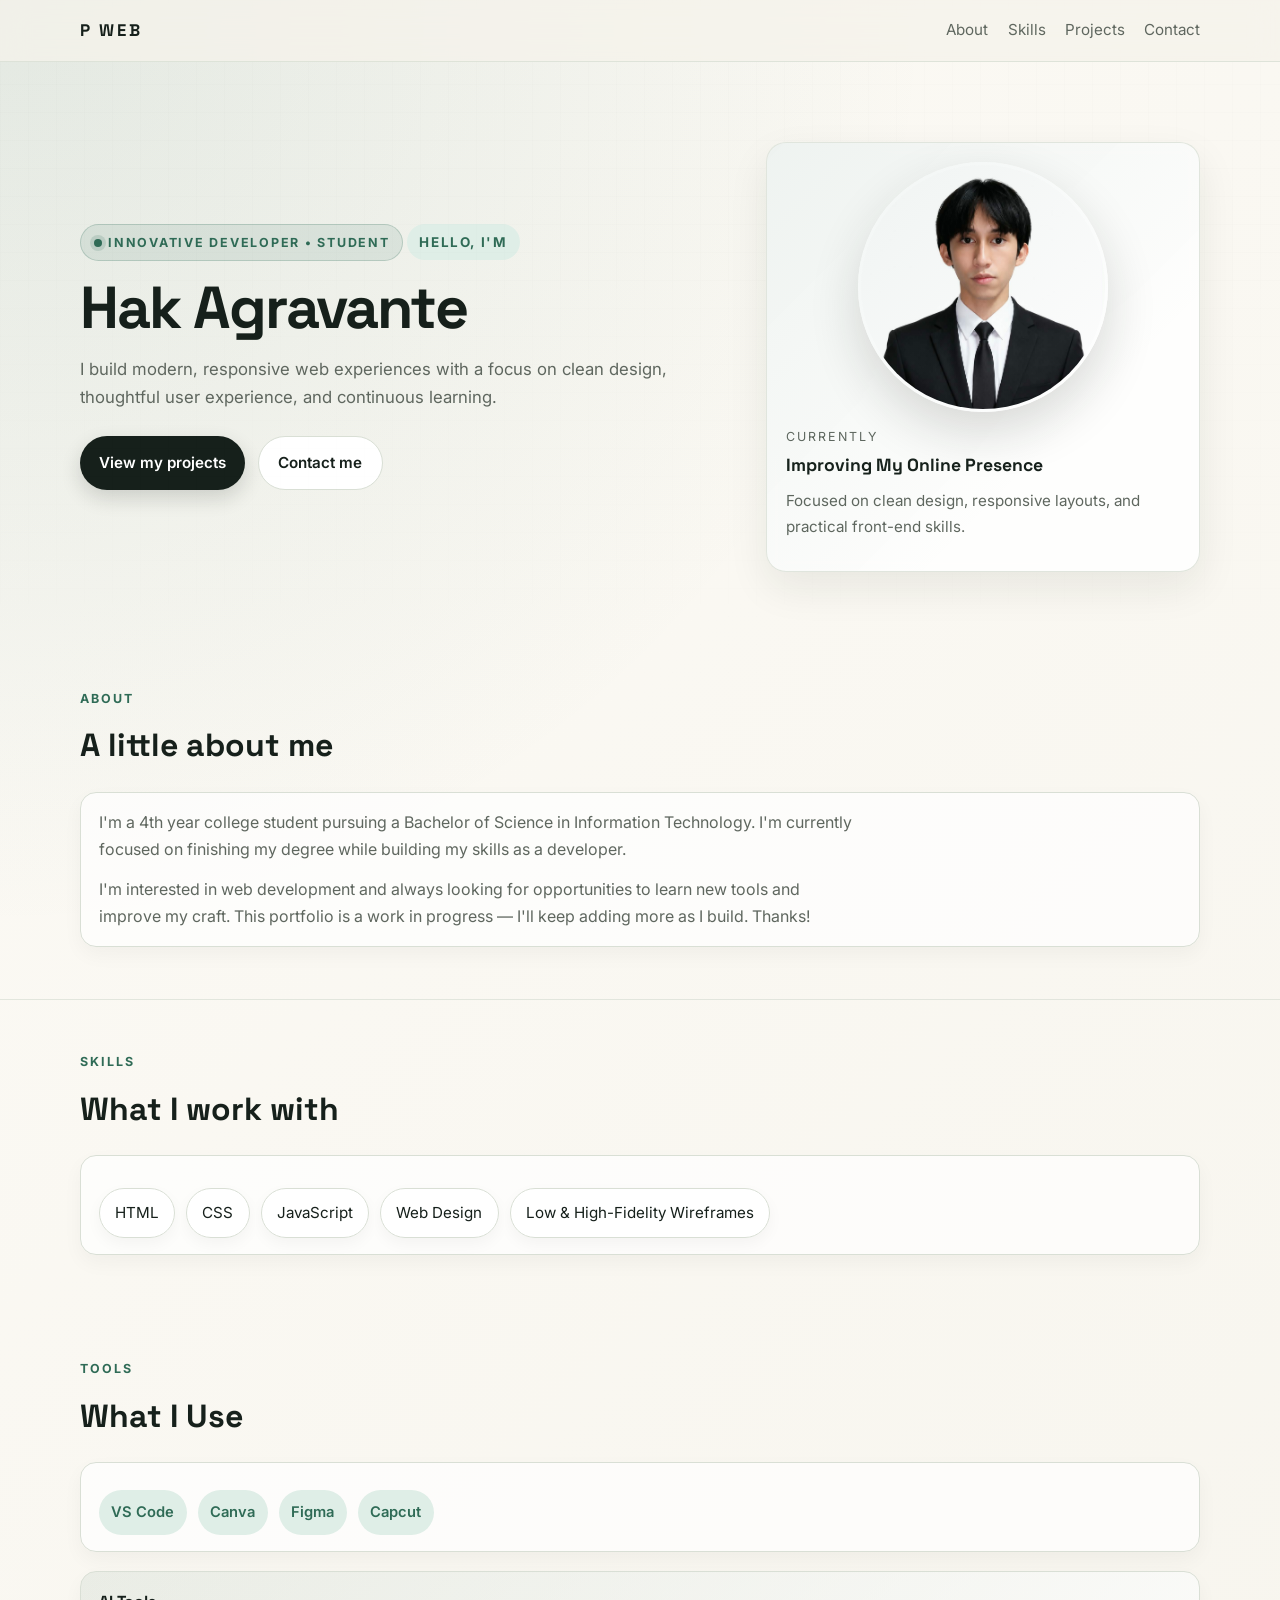
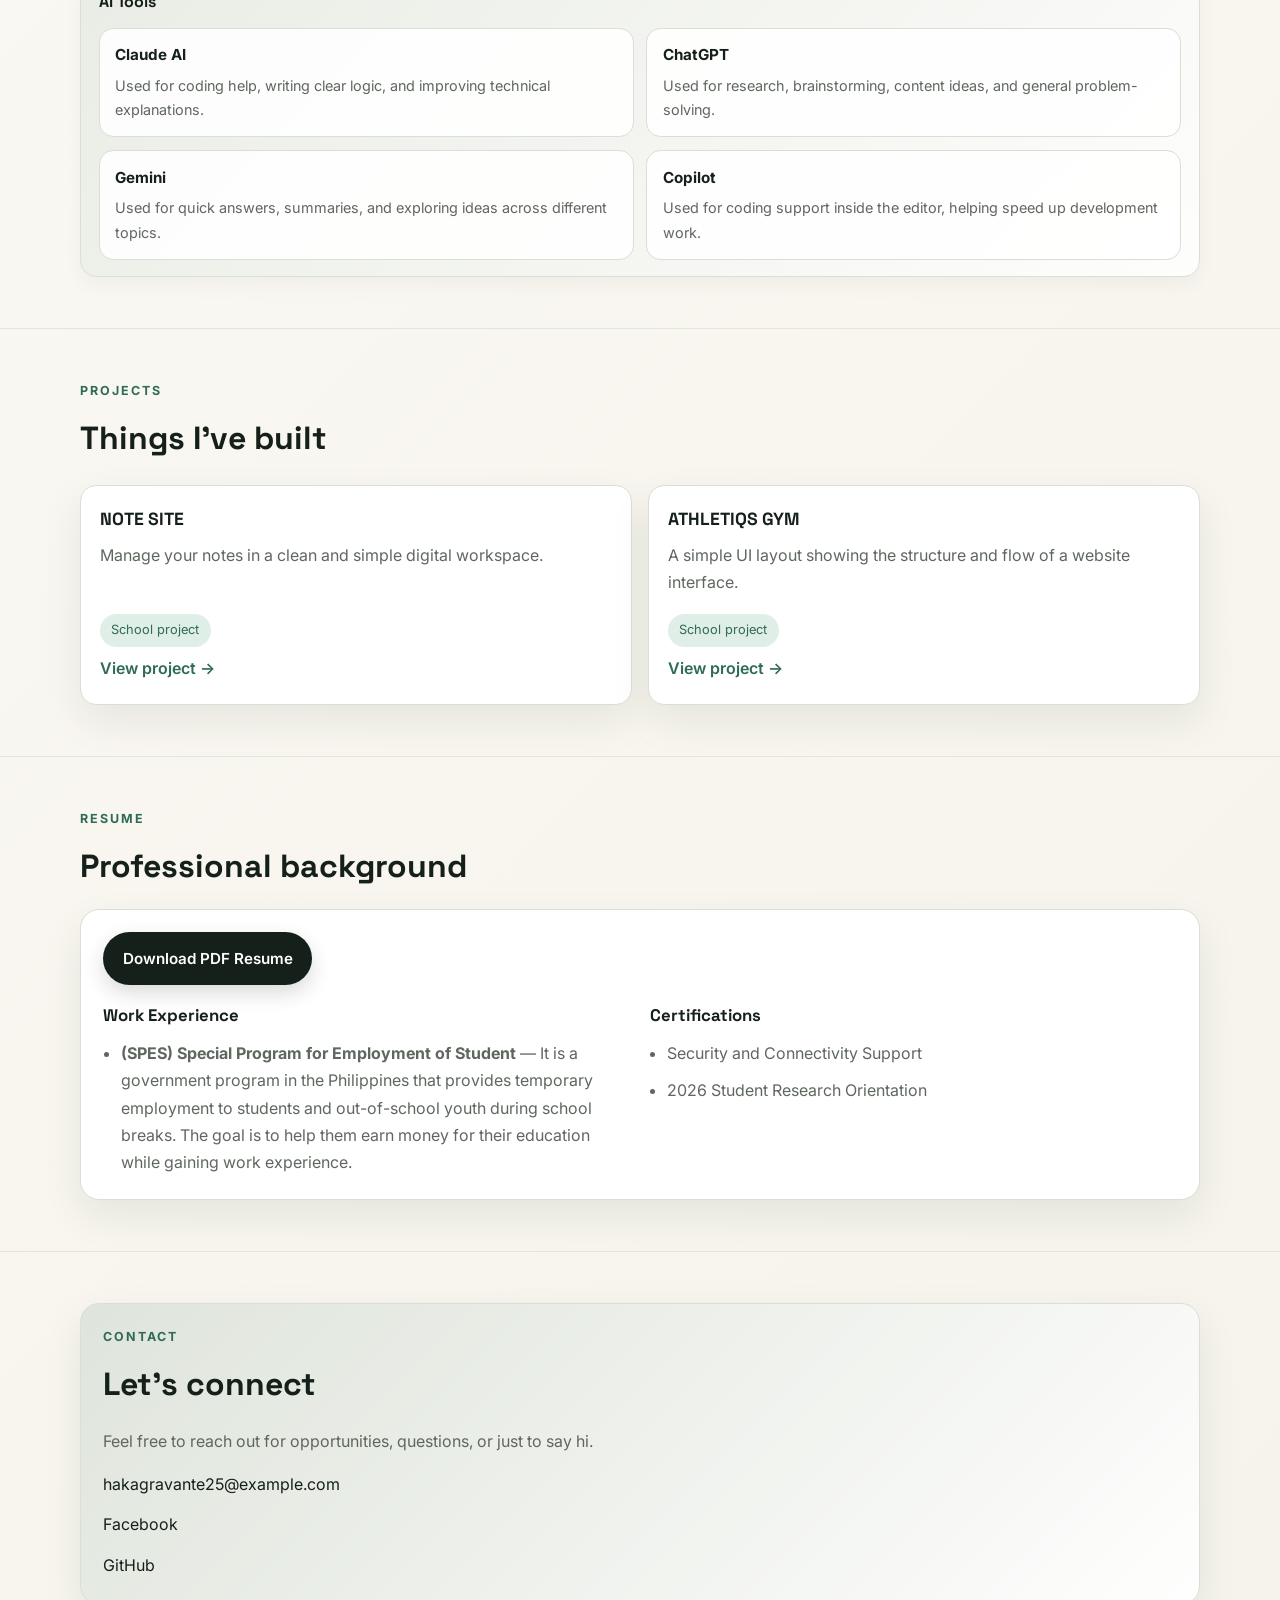
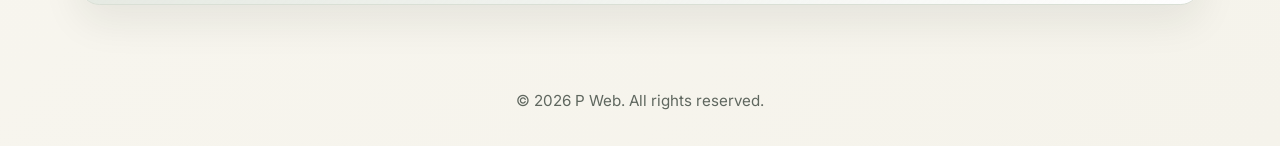
==== p.html @ 1424cc96 "Add files via upload" ====
<!DOCTYPE html>
<html lang="en">
<head>
<meta charset="UTF-8">
<meta name="viewport" content="width=device-width, initial-scale=1.0">
<title>Hak Agravante — Portfolio</title>
<link rel="preconnect" href="https://fonts.googleapis.com">
<link rel="preconnect" href="https://fonts.gstatic.com" crossorigin>
<link href="https://fonts.googleapis.com/css2?family=Space+Grotesk:wght@500;600;700&family=Inter:wght@400;500;600&display=swap" rel="stylesheet">
<link rel="stylesheet" href="p.css">
</head>
<body>

<header>
  <div class="wrap">
    <nav>
      <div class="logo">P Web</div>
      <div class="nav-links">
        <a href="#about">About</a>
        <a href="#skills">Skills</a>
        <a href="#projects">Projects</a>
        <a href="#contact">Contact</a>
      </div>
    </nav>
  </div>
</header>

<section class="hero">
  <div class="wrap">
    <div class="hero-inner">
      <div class="hero-text">
        <div class="hero-badge">Innovative Developer • Student</div>
        <div class="eyebrow">Hello, I'm</div>
        <h1>Hak Agravante</h1>
        <p>I build modern, responsive web experiences with a focus on clean design, thoughtful user experience, and continuous learning.</p>
        <div class="hero-actions">
          <a href="#projects" class="btn btn-primary">View my projects</a>
          <a href="#contact" class="btn btn-secondary">Contact me</a>
        </div>
      </div>

      <div class="hero-card">
        <div class="profile-pic">
          <img src="profile.jpg" alt="Photo of Hak Agravante" onerror="this.style.display='none'; this.nextElementSibling.style.display='block';">
          <div class="placeholder-text" style="display:none;">Add your<br>profile.jpg<br>here</div>
        </div>
        <div class="mini-label">Currently</div>
        <h3>Improving My Online Presence</h3>
        <p>Focused on clean design, responsive layouts, and practical front-end skills.</p>
      </div>
    </div>
  </div>
</section>

<section class="section" id="about">
  <div class="wrap">
    <div class="section-label">About</div>
    <h2>A little about me</h2>
    <div class="tools-box">
    <div class="about-text">
      <p>I'm a 4th year college student pursuing a Bachelor of Science in Information Technology. I'm currently focused on finishing my degree while building my skills as a developer.</p>
      <p>I'm interested in web development and always looking for opportunities to learn new tools and improve my craft. This portfolio is a work in progress — I'll keep adding more as I build. Thanks!</p>
    </div>
  </div>
  </div>    
</section>

<section class="section" id="skills">
  <div class="wrap">
    <div class="section-label">Skills</div>
    <h2>What I work with</h2>
     <div class="tools-box">
    <div class="skills-grid">
      <span class="skill-pill" data-text="Structures the content of a webpage using elements and tags.">HTML</span>
      <span class="skill-pill" data-text="Styles the layout, colors, spacing, and visual design of a page.">CSS</span>
      <span class="skill-pill" data-text="Adds interactivity such as animations, forms, and dynamic behavior.">JavaScript</span>
      <span class="skill-pill" data-text="Focuses on creating clear, attractive, and user-friendly interfaces.">Web Design</span>
      <span class="skill-pill" data-text="Plans the layout flow from simple wireframes to detailed high-fidelity screens.">Low & High-Fidelity Wireframes</span>
    </div>
    </div>

    <section class="section" id="tools"></section>
     <div class="section-label">Tools</div>
    <h2>What I Use</h2>
    <div class="tools-box">
      <h3></h3>
      <div class="tools-list">
        <span class="tool-pill" data-text="Used for writing and editing code efficiently in a modern editor.">VS Code</span>
        <span class="tool-pill" data-text="Used for creating simple graphics, posters, and visual presentations.">Canva</span>
        <span class="tool-pill" data-text="Used for designing interfaces, layouts, and user experience concepts.">Figma</span>
        <span class="tool-pill" data-text="Used for editing and creating short video content and social media clips.">Capcut</span>
      </div>
    </div>

    <div class="ai-tools-box">
      <h3>AI Tools</h3>
      <div class="ai-tools-list">
        <div class="ai-tool-card">
          <h4><a href="https://claude.ai/new" target="_blank" rel="noopener">Claude AI</a></h4>
          <p>Used for coding help, writing clear logic, and improving technical explanations.</p>
        </div>
        <div class="ai-tool-card">
          <h4><a href="https://chatgpt.com/" target="_blank" rel="noopener">ChatGPT</a></h4>
          <p>Used for research, brainstorming, content ideas, and general problem-solving.</p>
        </div>
        <div class="ai-tool-card">
          <h4><a href="https://gemini.google.com/" target="_blank" rel="noopener">Gemini</a></h4>
          <p>Used for quick answers, summaries, and exploring ideas across different topics.</p>
        </div>
        <div class="ai-tool-card">
          <h4><a href="https://copilot.microsoft.com/" target="_blank" rel="noopener">Copilot</a></h4>
          <p>Used for coding support inside the editor, helping speed up development work.</p>
        </div>
      </div>
    </div>
  </div>
</section>

<section class="section" id="projects">
  <div class="wrap">
    <div class="section-label">Projects</div>
    <h2>Things I've built</h2>
    <div class="project-grid">
      <div class="project-card">
        <h3>NOTE SITE</h3>
        <p>Manage your notes in a clean and simple digital workspace.</p>
        <span class="project-tag">School project</span>
        <a href="#" class="project-link" target="_blank" rel="noopener">View project →</a>
      </div>

      <div class="project-card">
        <h3>ATHLETIQS GYM</h3>
        <p>A simple UI layout showing the structure and flow of a website interface.</p>
        <span class="project-tag">School project</span>
        <a href="https://www.canva.com/design/DAG9pxl4m0E/3YPss5ZniJlGyda3A1CGhw/view" class="project-link" target="_blank" rel="noopener">View project →</a>
      </div>
    </div>
  </div>
</section>

<section class="section" id="resume">
  <div class="wrap">
    <div class="section-label">Resume</div>
    <h2>Professional background</h2>
    <div class="resume-card">
      <div class="resume-actions">
        <a href="file:///C:/Users/hakag/Downloads/Agravante,%20Hak,%20C..pdf" class="btn btn-primary" download>Download PDF Resume</a>
      </div>

      <div class="resume-grid">
        <div>
          <h3>Work Experience</h3>
          <ul>
            <li><strong>(SPES) Special Program for Employment of Student</strong> — It is a government program in the Philippines that provides 
                temporary employment to students and out-of-school youth during school breaks. The goal is to help them earn money for their education 
                while gaining work experience.</li>
          </ul>
        </div>

        <div>
          <h3>Certifications</h3>
          <ul>
            <li><a href="file:///C:/Users/hakag/Downloads/cisco.pdf" target="_blank" rel="noopener">Security and Connectivity Support</a></li>
            <li><a href="file:///C:/Users/hakag/Downloads/research%20orientation.pdf" target="_blank" rel="noopener">2026 Student Research Orientation</a></li>
          </ul>
        </div>
      </div>
    </div>
  </div>
</section>

<section class="section contact" id="contact">
  <div class="wrap">
    <div class="contact-card">
      <div class="section-label">Contact</div>
      <h2>Let's connect</h2>
      <p>Feel free to reach out for opportunities, questions, or just to say hi.</p>
      <div class="contact-links">
        <a href="mailto:hakagravante25@example.com">hakagravante25@example.com</a>
        <a href="https://www.facebook.com/hak.agravante.14">Facebook</a>
        <a href="https://github.com/hakagravante25-rgb">GitHub</a>
      </div>
    </div>
  </div>
</section>

<footer>
  © <span id="year"></span> P Web. All rights reserved.
</footer>

<script>
  document.getElementById('year').textContent = new Date().getFullYear();

  document.querySelectorAll('.btn, .project-link, .contact-links a').forEach((link) => {
    link.addEventListener('click', () => {
      link.animate(
        [
          { transform: 'scale(1)' },
          { transform: 'scale(0.97)' },
          { transform: 'scale(1)' }
        ],
        { duration: 180, easing: 'ease-out' }
      );
    });
  });
</script>

</body>
</html>
---- p.css ----
:root {
  --bg: #f5f3eb;
  --surface: rgba(255, 255, 255, 0.82);
  --surface-strong: #ffffff;
  --text: #16201b;
  --muted: #5f675f;
  --accent: #2f6b56;
  --accent-soft: #dfeee7;
  --border: #d9dfd5;
  --shadow: 0 16px 40px rgba(22, 32, 27, 0.08);
}

* {
  box-sizing: border-box;
  margin: 0;
  padding: 0;
}

html {
  scroll-behavior: smooth;
}

body {
  font-family: 'Inter', sans-serif;
  line-height: 1.7;
  color: var(--text);
  background:
    radial-gradient(circle at top left, rgba(47, 107, 86, 0.12), transparent 26%),
    linear-gradient(135deg, #fcfaf5 0%, var(--bg) 100%);
  overflow-x: hidden;
  -webkit-font-smoothing: antialiased;
  -webkit-tap-highlight-color: transparent;
}

body::before {
  content: '';
  position: fixed;
  inset: 0;
  background-image: linear-gradient(rgba(22, 32, 27, 0.025) 1px, transparent 1px),
    linear-gradient(90deg, rgba(22, 32, 27, 0.025) 1px, transparent 1px);
  background-size: 28px 28px;
  pointer-events: none;
  mask-image: linear-gradient(to bottom, rgba(0, 0, 0, 0.4), transparent 85%);
}

a {
  color: inherit;
  text-decoration: none;
}

img {
  display: block;
  max-width: 100%;
}

.wrap {
  width: min(1120px, calc(100% - 2rem));
  margin: 0 auto;
}

header {
  position: sticky;
  top: 0;
  z-index: 50;
  backdrop-filter: blur(14px);
  background: rgba(245, 243, 235, 0.78);
  border-bottom: 1px solid rgba(217, 223, 213, 0.8);
}

nav {
  display: flex;
  justify-content: space-between;
  align-items: center;
  padding: 1rem 0;
  gap: 1rem;
  flex-wrap: wrap;
}

.logo {
  font-family: 'Space Grotesk', sans-serif;
  font-weight: 700;
  font-size: 1.05rem;
  letter-spacing: 0.16em;
  text-transform: uppercase;
}

.nav-links {
  display: flex;
  gap: 1.2rem;
  flex-wrap: wrap;
}

.nav-links a {
  color: var(--muted);
  font-size: 0.95rem;
  transition: color 180ms ease, transform 180ms ease;
}

.nav-links a:hover {
  color: var(--text);
  transform: translateY(-1px);
}

.hero {
  padding: 5rem 0 4rem;
}

.hero-inner {
  display: grid;
  grid-template-columns: 1.2fr 0.8fr;
  gap: 2.2rem;
  align-items: center;
}

.hero-badge {
  display: inline-flex;
  align-items: center;
  gap: 0.4rem;
  padding: 0.45rem 0.8rem;
  margin-bottom: 1rem;
  background: rgba(47, 107, 86, 0.1);
  border: 1px solid rgba(47, 107, 86, 0.22);
  color: var(--accent);
  border-radius: 999px;
  font-size: 0.78rem;
  font-weight: 700;
  letter-spacing: 0.14em;
  text-transform: uppercase;
}

.hero-badge::before {
  content: '';
  width: 0.5rem;
  height: 0.5rem;
  border-radius: 50%;
  background: var(--accent);
  box-shadow: 0 0 0 4px rgba(47, 107, 86, 0.16);
}

.eyebrow {
  display: inline-flex;
  padding: 0.4rem 0.75rem;
  border-radius: 999px;
  background: var(--accent-soft);
  color: var(--accent);
  font-size: 0.84rem;
  font-weight: 700;
  text-transform: uppercase;
  letter-spacing: 0.12em;
  margin-bottom: 1rem;
}

.hero h1 {
  font-family: 'Space Grotesk', sans-serif;
  font-size: clamp(2.2rem, 5vw, 3.7rem);
  line-height: 1.04;
  letter-spacing: -0.03em;
  margin-bottom: 1rem;
}

.hero p {
  font-size: 1.05rem;
  color: var(--muted);
  max-width: 620px;
}

.hero-actions {
  display: flex;
  flex-wrap: wrap;
  gap: 0.8rem;
  margin-top: 1.5rem;
}

.btn {
  display: inline-flex;
  align-items: center;
  justify-content: center;
  border-radius: 999px;
  padding: 0.82rem 1.2rem;
  font-weight: 600;
  font-size: 0.95rem;
  transition: transform 180ms ease, box-shadow 180ms ease, background 180ms ease;
}

.btn:hover {
  transform: translateY(-2px);
}

.btn-primary {
  background: var(--text);
  color: #fff;
  box-shadow: 0 8px 20px rgba(22, 32, 27, 0.16);
}

.btn-primary:hover {
  background: var(--accent);
}

.btn-secondary {
  background: var(--surface-strong);
  border: 1px solid var(--border);
}

.btn-secondary:hover {
  border-color: var(--accent);
  box-shadow: var(--shadow);
}

.hero-card {
  position: relative;
  background: var(--surface);
  border: 1px solid rgba(217, 223, 213, 0.8);
  box-shadow: var(--shadow);
  border-radius: 1.25rem;
  padding: 1.2rem;
  backdrop-filter: blur(8px);
  overflow: hidden;
  transition: transform 220ms ease, box-shadow 220ms ease, border-color 220ms ease;
}

.hero-card:hover,
.hero-card:focus-within {
  transform: translateY(-4px) scale(1.01);
  box-shadow: 0 22px 44px rgba(22, 32, 27, 0.14);
  border-color: var(--accent);
}

.hero-card::before {
  content: '';
  position: absolute;
  inset: 0;
  background: linear-gradient(135deg, rgba(47, 107, 86, 0.08), transparent 70%);
  pointer-events: none;
}

.profile-pic {
  width: min(250px, 100%);
  aspect-ratio: 1;
  border-radius: 50%;
  overflow: hidden;
  border: 3px solid rgba(255,255,255,0.95);
  box-shadow: 0 20px 50px rgba(22, 32, 27, 0.16);
  margin-inline: auto;
  transition: transform 220ms ease, box-shadow 220ms ease;
}

.hero-card:hover .profile-pic,
.hero-card:focus-within .profile-pic {
  transform: scale(1.04);
  box-shadow: 0 24px 50px rgba(22, 32, 27, 0.2);
}

.profile-pic img {
  width: 100%;
  height: 100%;
  object-fit: cover;
}

.placeholder-text {
  display: flex;
  align-items: center;
  justify-content: center;
  width: 100%;
  height: 100%;
  padding: 1rem;
  text-align: center;
  font-size: 0.9rem;
  color: var(--accent);
  font-weight: 600;
}

.hero-card .mini-label {
  font-size: 0.78rem;
  text-transform: uppercase;
  letter-spacing: 0.16em;
  color: var(--muted);
  margin-top: 0.9rem;
}

.hero-card h3 {
  font-family: 'Space Grotesk', sans-serif;
  font-size: 1.1rem;
  margin: 0.25rem 0 0.45rem;
}

.hero-card p {
  font-size: 0.95rem;
  margin-bottom: 0.75rem;
}

.section {
  padding: 3.2rem 0;
  scroll-margin-top: 90px;
}

.section + .section {
  border-top: 1px solid rgba(217, 223, 213, 0.7);
}

.section-label {
  font-size: 0.78rem;
  font-weight: 700;
  text-transform: uppercase;
  letter-spacing: 0.16em;
  color: var(--accent);
  margin-bottom: 0.6rem;
}

.section h2 {
  font-family: 'Space Grotesk', sans-serif;
  font-size: clamp(1.45rem, 2.8vw, 2rem);
  margin-bottom: 1rem;
}

.about-text p {
  color: var(--muted);
  max-width: 760px;
}

.about-text p + p {
  margin-top: 0.8rem;
}

.skills-grid {
  display: flex;
  flex-wrap: wrap;
  gap: 0.7rem;
  margin-top: 1rem;
}

.tools-box {
  margin-top: 1.2rem;
  padding: 1rem 1.1rem;
  border: 1px solid var(--border);
  border-radius: 1rem;
  background: rgba(255,255,255,0.7);
  box-shadow: 0 8px 20px rgba(22,32,27,0.04);
}

.tools-box h3 {
  font-family: 'Space Grotesk', sans-serif;
  font-size: 1rem;
  margin-bottom: 0.7rem;
}

.tools-list {
  display: flex;
  flex-wrap: wrap;
  gap: 0.65rem;
}

.tool-pill {
  position: relative;
  padding: 0.6rem 0.8rem;
  border-radius: 999px;
  background: var(--accent-soft);
  color: var(--accent);
  font-size: 0.92rem;
  font-weight: 600;
  cursor: help;
  transition: transform 180ms ease, box-shadow 180ms ease;
}

.tool-pill:hover,
.tool-pill:focus-visible {
  transform: translateY(-2px);
  box-shadow: 0 8px 16px rgba(22, 32, 27, 0.08);
}

.tool-pill::after {
  content: attr(data-text);
  position: absolute;
  left: 50%;
  bottom: calc(100% + 0.7rem);
  transform: translateX(-50%) translateY(4px);
  background: var(--text);
  color: #fff;
  padding: 0.6rem 0.75rem;
  border-radius: 0.7rem;
  font-size: 0.8rem;
  line-height: 1.4;
  white-space: nowrap;
  opacity: 0;
  pointer-events: none;
  transition: opacity 180ms ease, transform 180ms ease;
  z-index: 20;
  box-shadow: 0 12px 24px rgba(22, 32, 27, 0.16);
}

.tool-pill:hover::after,
.tool-pill:focus-visible::after {
  opacity: 1;
  transform: translateX(-50%) translateY(0);
}

.ai-tools-box {
  margin-top: 1.2rem;
  padding: 1rem 1.1rem;
  border: 1px solid var(--border);
  border-radius: 1rem;
  background: linear-gradient(135deg, rgba(47, 107, 86, 0.08), rgba(255,255,255,0.85));
  box-shadow: 0 8px 20px rgba(22,32,27,0.04);
}

.ai-tools-box h3 {
  font-family: 'Space Grotesk', sans-serif;
  font-size: 1rem;
  margin-bottom: 0.8rem;
}

.ai-tools-list {
  display: grid;
  grid-template-columns: repeat(2, minmax(0, 1fr));
  gap: 0.8rem;
}

.ai-tool-card {
  padding: 0.85rem 0.95rem;
  border-radius: 0.9rem;
  background: rgba(255,255,255,0.9);
  border: 1px solid var(--border);
}

.ai-tool-card h4 {
  font-size: 0.95rem;
  margin-bottom: 0.35rem;
  color: var(--text);
}

.ai-tool-card p {
  font-size: 0.9rem;
  color: var(--muted);
}

.skill-pill {
  position: relative;
  padding: 0.7rem 0.95rem;
  border-radius: 999px;
  border: 1px solid var(--border);
  background: rgba(255,255,255,0.9);
  color: var(--text);
  font-size: 0.95rem;
  box-shadow: 0 6px 16px rgba(22,32,27,0.04);
  cursor: help;
  transition: transform 180ms ease, border-color 180ms ease, box-shadow 180ms ease;
}

.skill-pill:hover,
.skill-pill:focus-visible {
  transform: translateY(-2px);
  border-color: var(--accent);
  box-shadow: 0 10px 20px rgba(22, 32, 27, 0.08);
}

.skill-pill::after {
  content: attr(data-text);
  position: absolute;
  left: 50%;
  bottom: calc(100% + 0.7rem);
  transform: translateX(-50%) translateY(4px);
  background: var(--text);
  color: #fff;
  padding: 0.6rem 0.75rem;
  border-radius: 0.7rem;
  font-size: 0.8rem;
  line-height: 1.4;
  white-space: nowrap;
  opacity: 0;
  pointer-events: none;
  transition: opacity 180ms ease, transform 180ms ease;
  z-index: 20;
  box-shadow: 0 12px 24px rgba(22, 32, 27, 0.16);
}

.skill-pill:hover::after,
.skill-pill:focus-visible::after {
  opacity: 1;
  transform: translateX(-50%) translateY(0);
}

.project-grid {
  display: grid;
  grid-template-columns: repeat(auto-fit, minmax(240px, 1fr));
  gap: 1rem;
  margin-top: 1.2rem;
}

.project-card {
  border: 1px solid var(--border);
  border-radius: 1rem;
  padding: 1.2rem;
  background: var(--surface-strong);
  box-shadow: var(--shadow);
  display: flex;
  flex-direction: column;
  min-height: 220px;
  height: 100%;
  transition: transform 180ms ease, border-color 180ms ease;
}

.project-card:hover {
  transform: translateY(-3px);
  border-color: var(--accent);
}

.project-card h3 {
  font-family: 'Space Grotesk', sans-serif;
  font-size: 1.1rem;
  margin-bottom: 0.45rem;
}

.project-card p {
  color: var(--muted);
  flex: 1;
}

.project-tag {
  display: inline-flex;
  align-self: flex-start;
  margin: 0.8rem 0 0.5rem;
  padding: 0.35rem 0.7rem;
  border-radius: 999px;
  font-size: 0.8rem;
  background: var(--accent-soft);
  color: var(--accent);
}

.project-link {
  font-weight: 600;
  color: var(--accent);
  width: fit-content;
  padding-bottom: 0.1rem;
  border-bottom: 1px solid transparent;
  transition: border-color 180ms ease;
}

.project-link:hover {
  border-color: var(--accent);
}

.resume-card {
  background: var(--surface-strong);
  border: 1px solid var(--border);
  border-radius: 1.2rem;
  padding: 1.4rem;
  box-shadow: var(--shadow);
}

.resume-actions {
  margin-bottom: 1rem;
}

.resume-grid {
  display: grid;
  grid-template-columns: repeat(2, minmax(0, 1fr));
  gap: 1.2rem;
}

.resume-grid h3 {
  font-family: 'Space Grotesk', sans-serif;
  font-size: 1.05rem;
  margin-bottom: 0.7rem;
}

.resume-grid ul {
  padding-left: 1.1rem;
  color: var(--muted);
}

.resume-grid li + li {
  margin-top: 0.6rem;
}

.contact {
  padding-bottom: 4rem;
}

.contact-card {
  background: linear-gradient(135deg, rgba(47, 107, 86, 0.12), rgba(255,255,255,0.95));
  border: 1px solid var(--border);
  border-radius: 1.2rem;
  padding: 1.4rem;
  box-shadow: var(--shadow);
}

.contact p {
  color: var(--muted);
  margin-top: 0.4rem;
}

.contact-links {
  display: flex;
  flex-direction: column;
  gap: 0.65rem;
  margin-top: 1rem;
}

.contact-links a {
  width: fit-content;
  padding-bottom: 0.12rem;
  border-bottom: 1px solid transparent;
  transition: border-color 180ms ease;
}

.contact-links a:hover {
  border-color: var(--accent);
}

footer {
  padding: 1.2rem 0 2rem;
  text-align: center;
  color: var(--muted);
  font-size: 0.95rem;
}

:focus-visible {
  outline: 3px solid rgba(47, 107, 86, 0.35);
  outline-offset: 3px;
}

@media (max-width: 900px) {
  .hero-inner {
    grid-template-columns: 1fr;
  }

  .hero-text {
    text-align: center;
  }

  .hero p {
    margin: 0 auto;
  }

  .hero-actions {
    justify-content: center;
  }

  .hero-card {
    max-width: 440px;
    margin-inline: auto;
  }
}

@media (max-width: 640px) {
  html {
    font-size: 15px;
  }

  .hero-card:hover,
  .hero-card:focus-within {
    transform: none;
  }

  .hero-card:hover .profile-pic,
  .hero-card:focus-within .profile-pic {
    transform: none;
  }

  .resume-grid {
    grid-template-columns: 1fr;
  }

  nav {
    align-items: flex-start;
    flex-direction: column;
  }

  .nav-links {
    display: grid;
    grid-template-columns: repeat(2, minmax(0, 1fr));
    gap: 0.7rem 0.9rem;
    width: 100%;
  }

  .nav-links a {
    text-align: center;
    padding: 0.35rem 0.4rem;
    border-radius: 999px;
    background: rgba(255, 255, 255, 0.7);
  }

  .hero {
    padding: 3rem 0 2.5rem;
  }

  .hero h1 {
    font-size: clamp(2rem, 8vw, 2.6rem);
  }

  .hero p {
    font-size: 1rem;
  }

  .hero-actions {
    flex-direction: column;
    gap: 0.75rem;
  }

  .btn {
    width: 100%;
    padding: 0.95rem 1rem;
  }

  .hero-card {
    padding: 1rem;
    border-radius: 1rem;
  }

  .profile-pic {
    width: min(210px, 100%);
  }

  .section {
    padding: 2.4rem 0;
  }

  .skills-grid {
    gap: 0.6rem;
  }

  .skill-pill {
    flex: 1 1 calc(50% - 0.6rem);
    text-align: center;
    justify-content: center;
  }

  .ai-tools-list {
    grid-template-columns: 1fr;
  }

  .skill-pill::after {
    white-space: normal;
    width: min(220px, calc(100vw - 2rem));
    left: 50%;
    bottom: calc(100% + 0.65rem);
  }

  .project-grid {
    grid-template-columns: 1fr;
  }

  .contact-card {
    padding: 1.2rem;
  }
}

@media (max-width: 480px) {
  .wrap {
    width: min(100% - 1rem, 1120px);
  }

  .hero-badge {
    font-size: 0.72rem;
  }

  .hero h1 {
    font-size: 2rem;
    line-height: 1.06;
  }

  .section h2 {
    margin-bottom: 0.8rem;
  }
}

@media (max-width: 360px) {
  .nav-links {
    grid-template-columns: 1fr 1fr;
  }

  .hero-card h3 {
    font-size: 1rem;
  }

  .contact-links a {
    font-size: 0.95rem;
  }
}

@media (prefers-reduced-motion: reduce) {
  *, *::before, *::after {
    scroll-behavior: auto !important;
    transition: none !important;
    animation: none !important;
  }
}
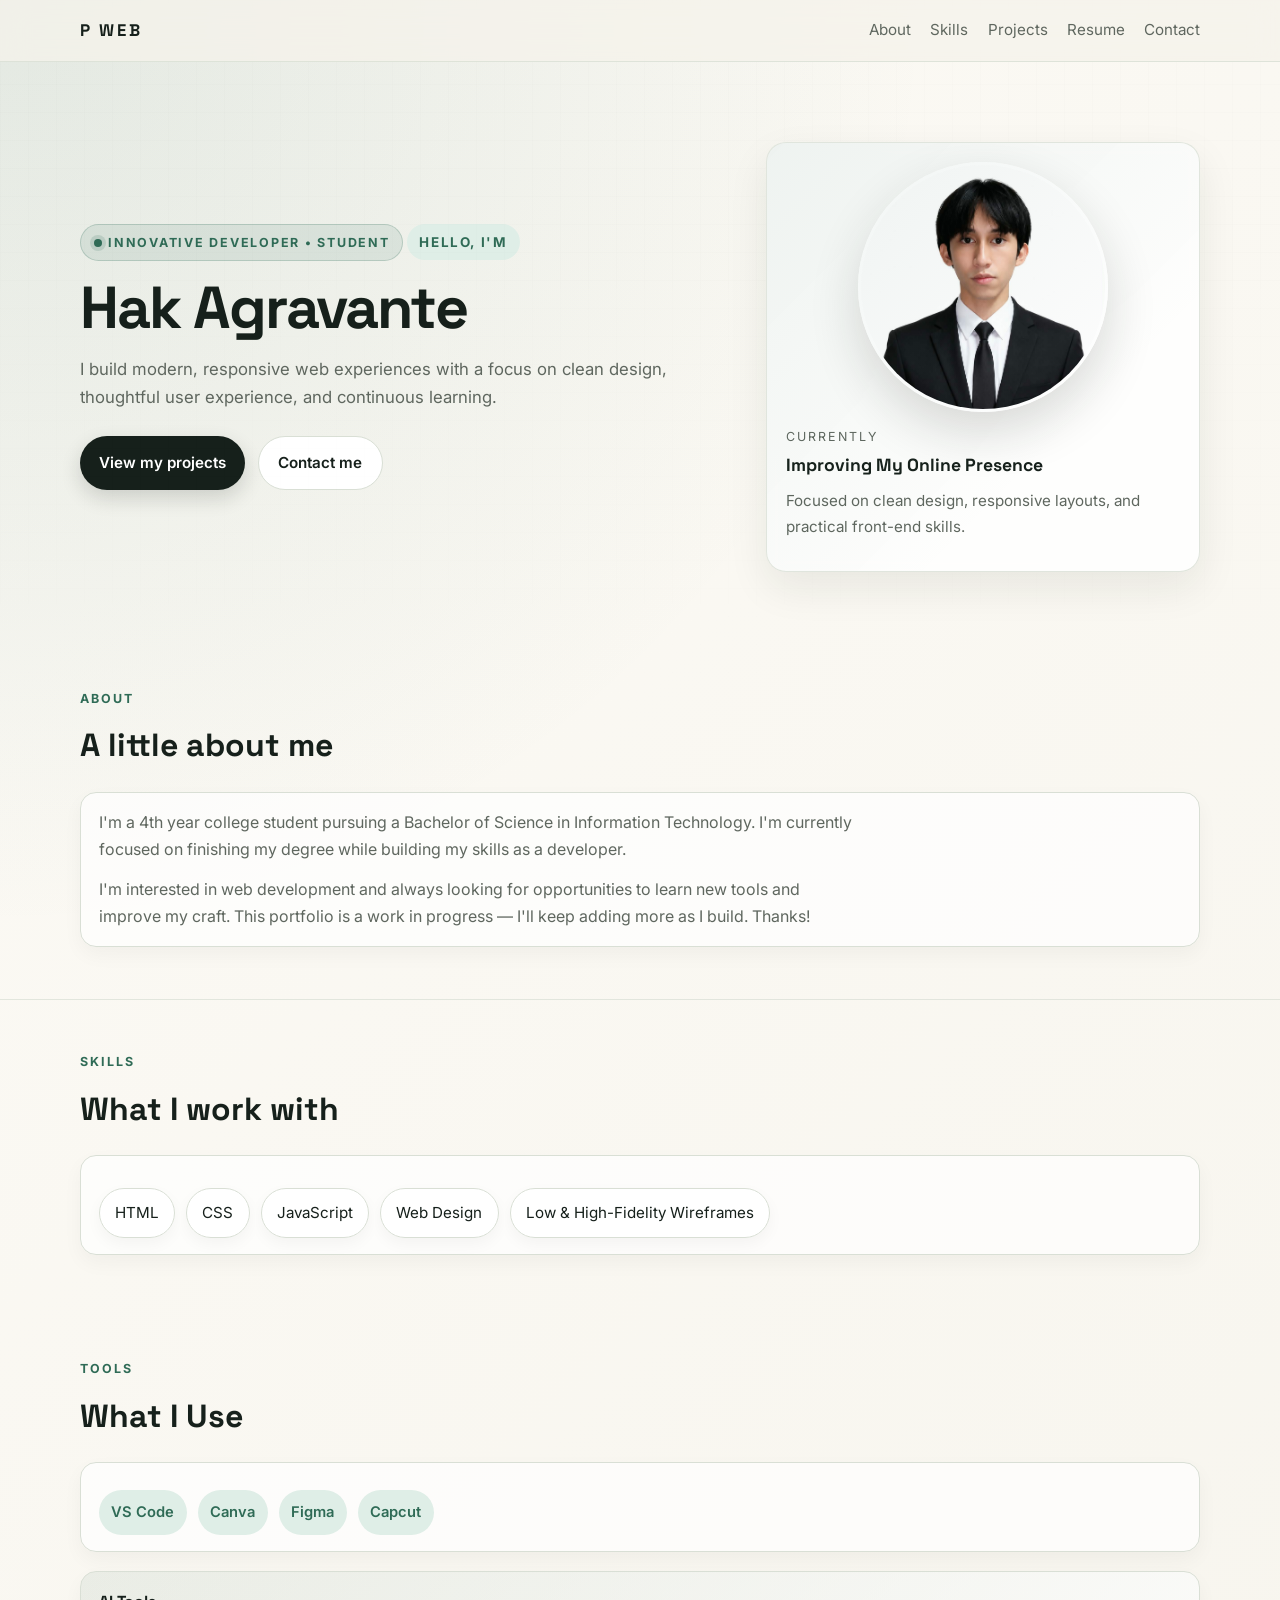
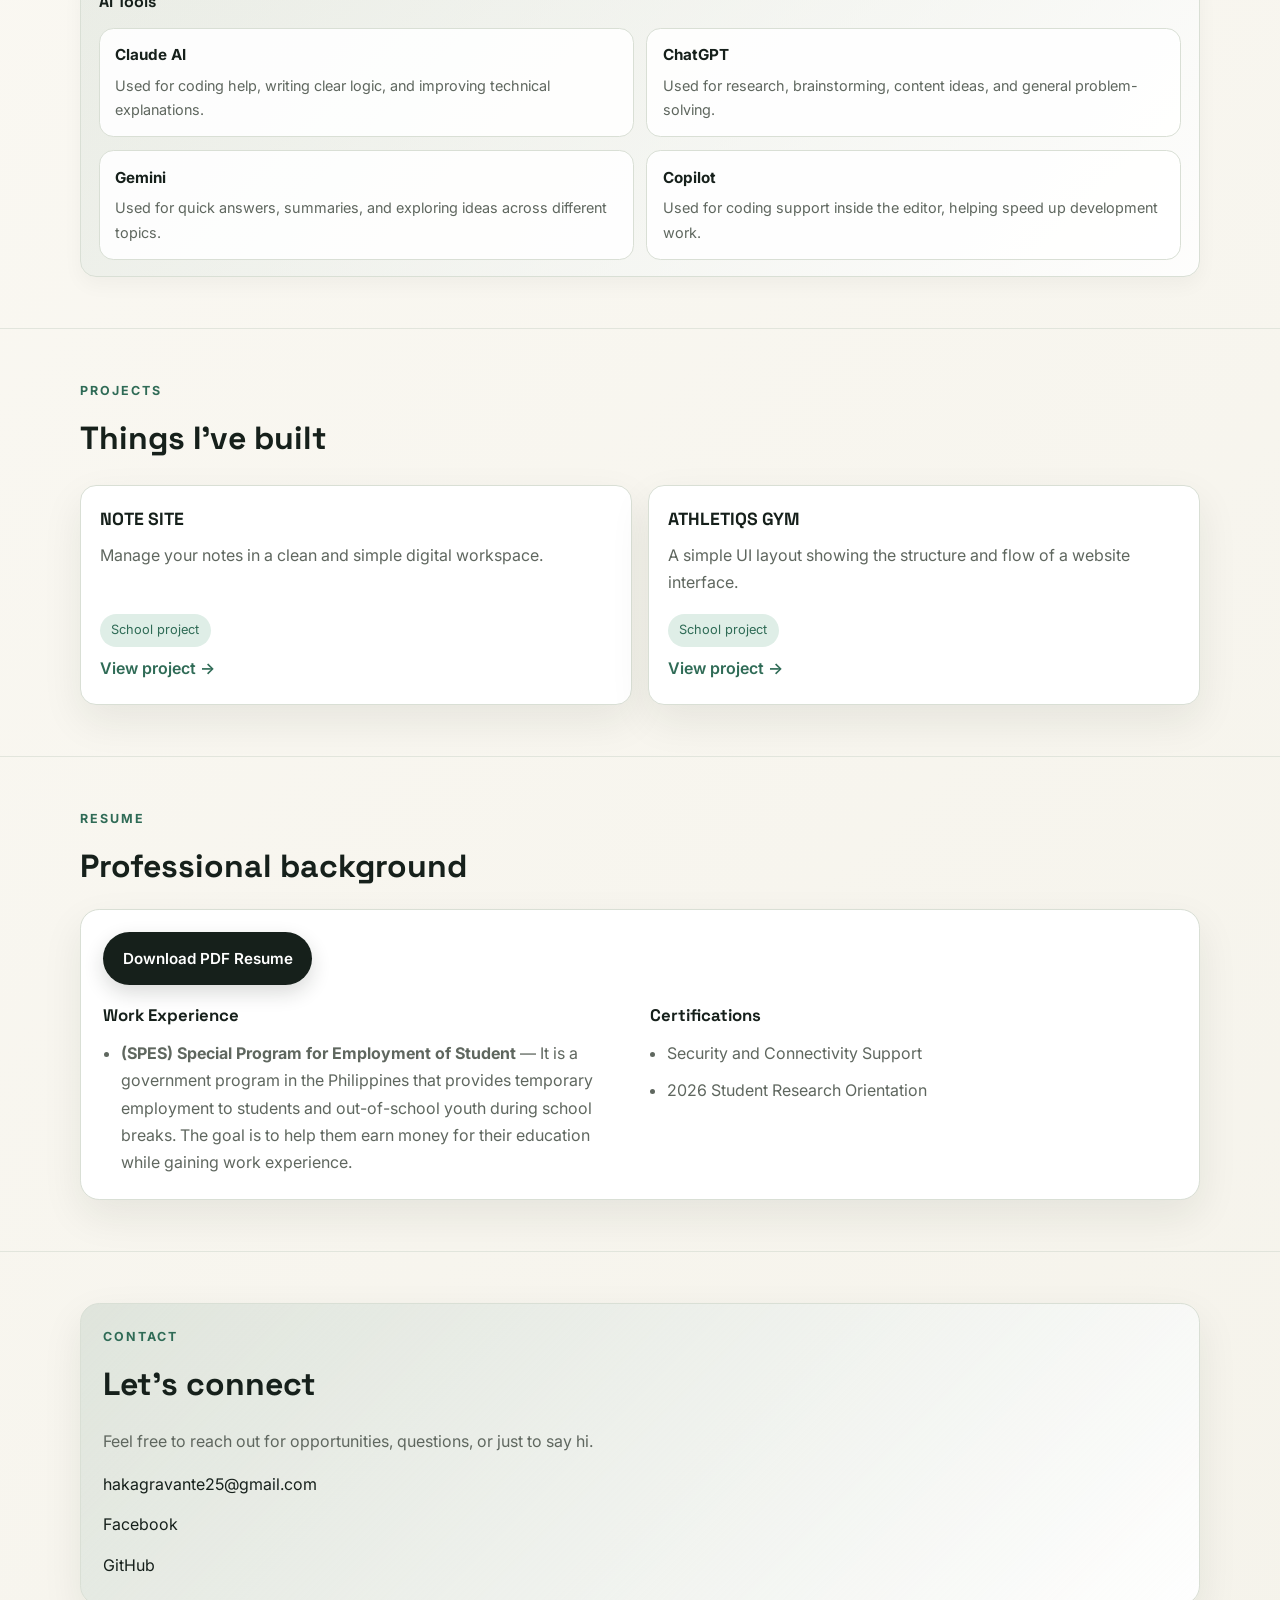
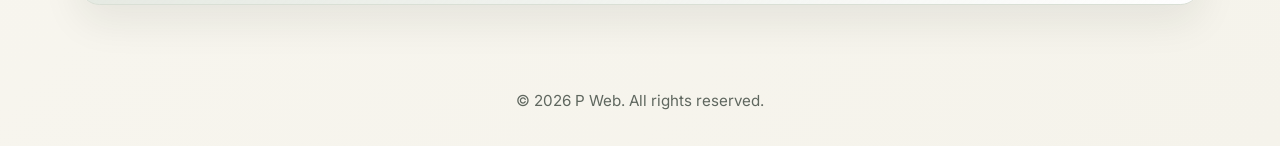
==== commit c70777d9: "Add files via upload" ====
--- a/p.html
+++ b/p.html
@@ -19,6 +19,7 @@
         <a href="#about">About</a>
         <a href="#skills">Skills</a>
         <a href="#projects">Projects</a>
+        <a href="#resume">Resume</a>
         <a href="#contact">Contact</a>
       </div>
     </nav>
@@ -176,7 +177,7 @@
       <h2>Let's connect</h2>
       <p>Feel free to reach out for opportunities, questions, or just to say hi.</p>
       <div class="contact-links">
-        <a href="mailto:hakagravante25@example.com">hakagravante25@example.com</a>
+        <a href="mailto:hakagravante25@gmail.com">hakagravante25@gmail.com</a>
         <a href="https://www.facebook.com/hak.agravante.14">Facebook</a>
         <a href="https://github.com/hakagravante25-rgb">GitHub</a>
       </div>
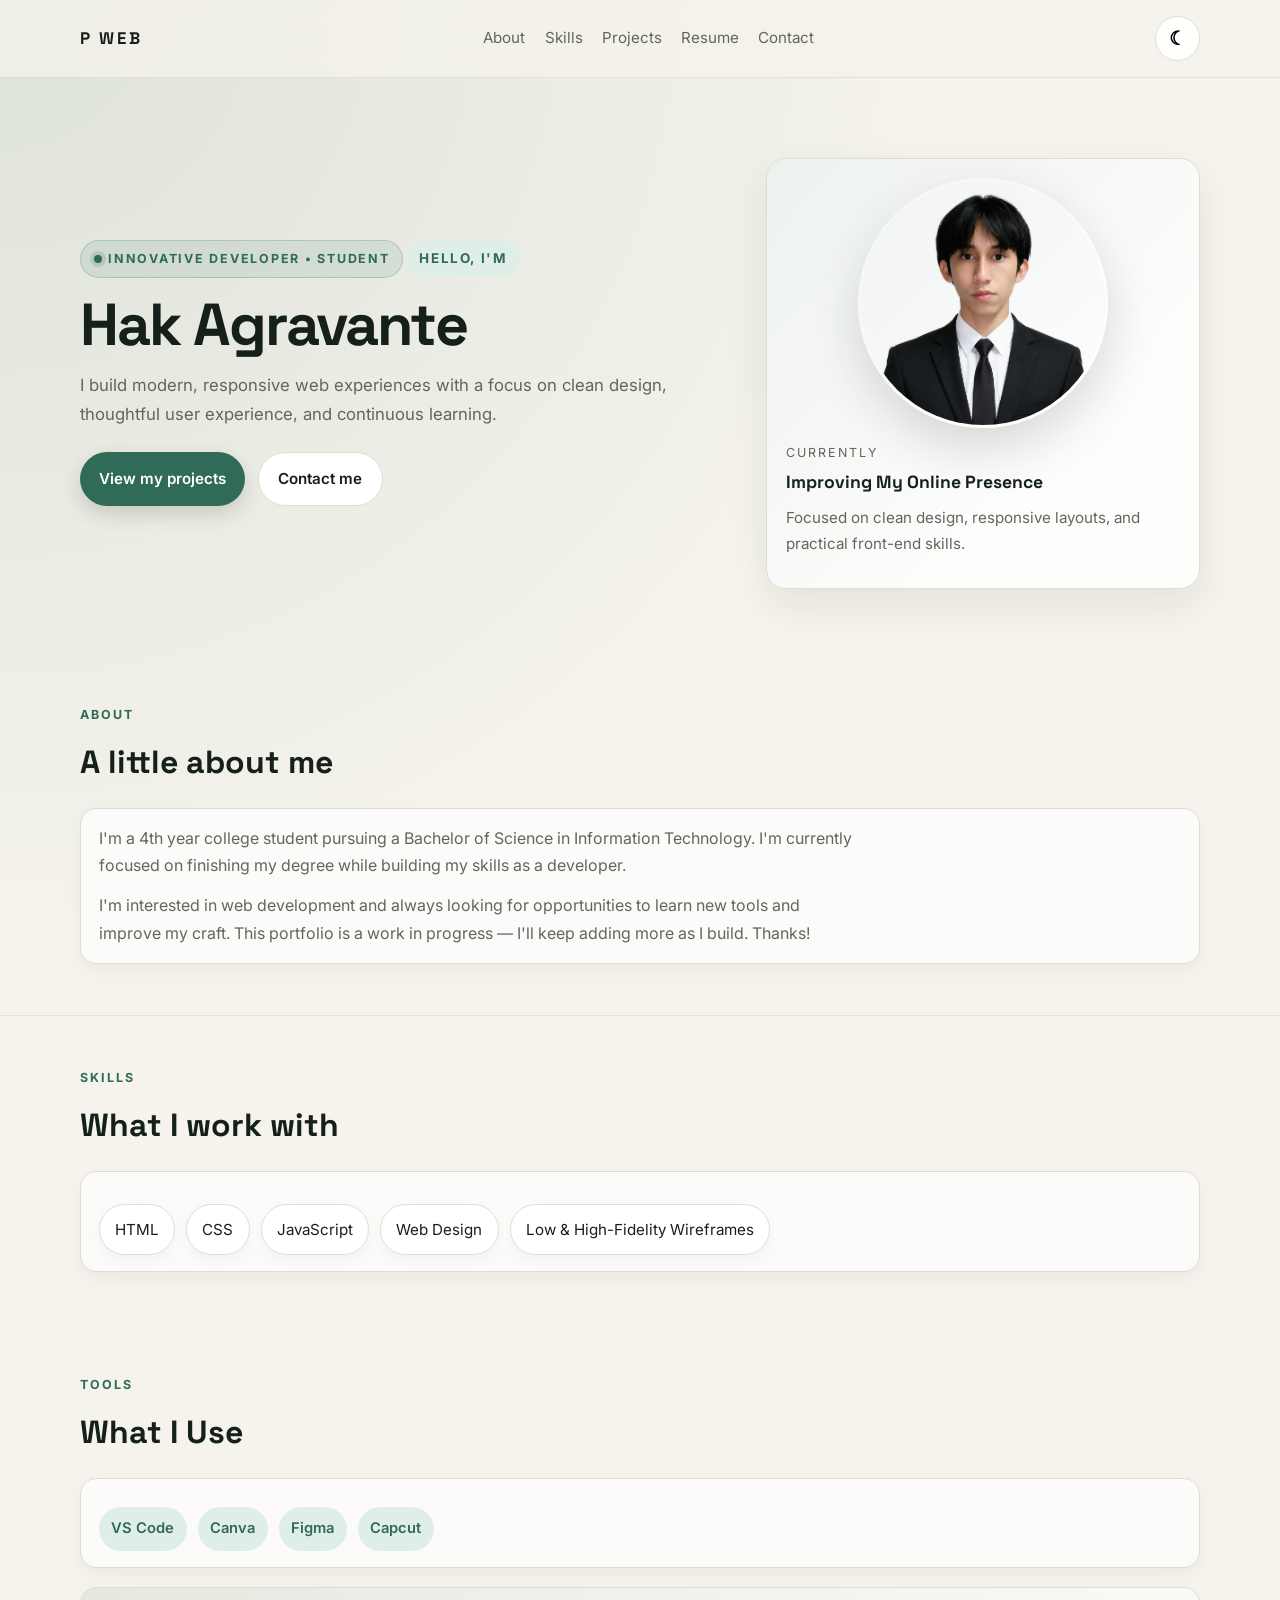
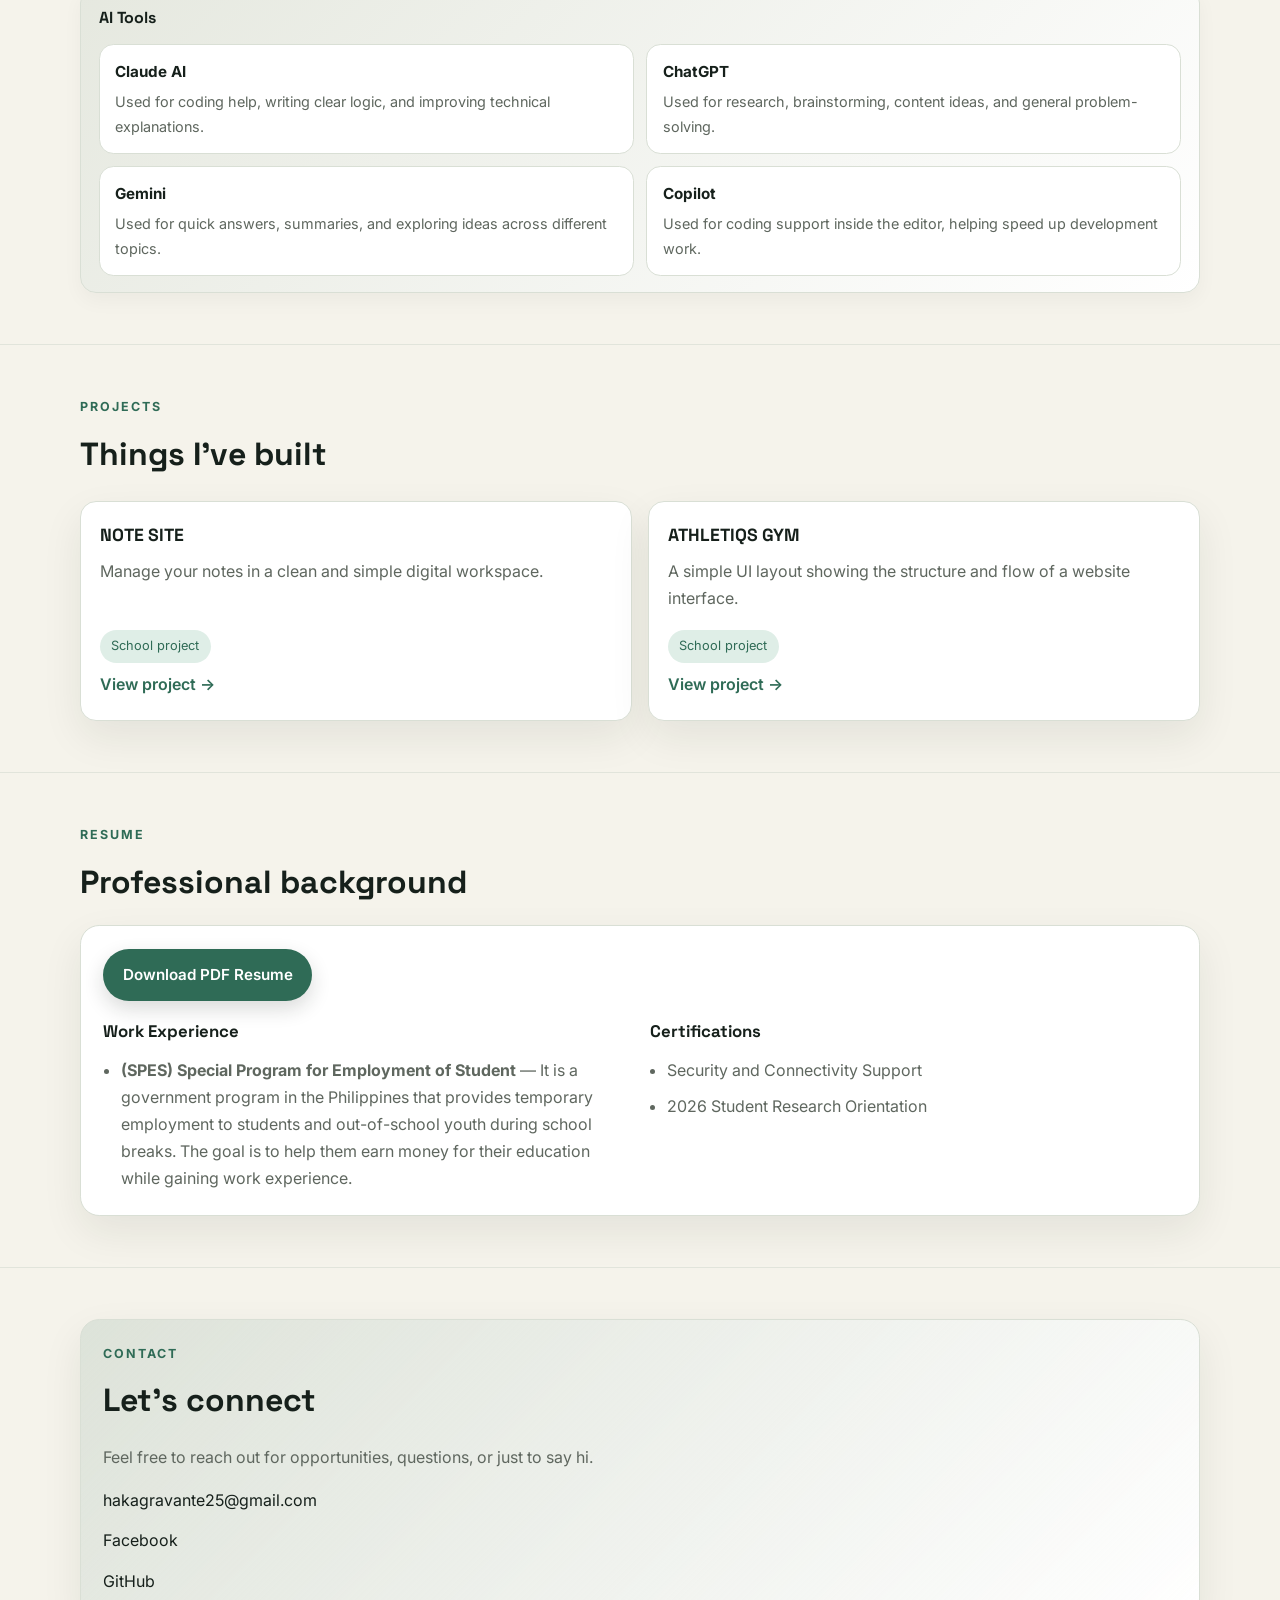
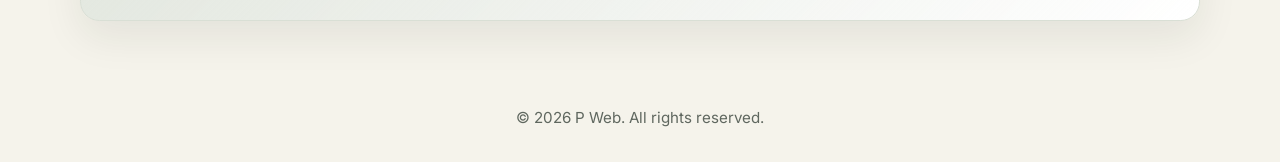
==== commit fada8fd2: "Add files via upload" ====
--- a/p.html
+++ b/p.html
@@ -22,6 +22,7 @@
         <a href="#resume">Resume</a>
         <a href="#contact">Contact</a>
       </div>
+      <button id="theme-toggle" class="theme-toggle" type="button" aria-label="Toggle dark mode">☾</button>
     </nav>
   </div>
 </header>
@@ -145,7 +146,7 @@
     <h2>Professional background</h2>
     <div class="resume-card">
       <div class="resume-actions">
-        <a href="file:///C:/Users/hakag/Downloads/Agravante,%20Hak,%20C..pdf" class="btn btn-primary" download>Download PDF Resume</a>
+        <a href="resume.pdf" class="btn btn-primary" download>Download PDF Resume</a>
       </div>
 
       <div class="resume-grid">
@@ -161,12 +162,12 @@
         <div>
           <h3>Certifications</h3>
           <ul>
-            <li><a href="file:///C:/Users/hakag/Downloads/cisco.pdf" target="_blank" rel="noopener">Security and Connectivity Support</a></li>
-            <li><a href="file:///C:/Users/hakag/Downloads/research%20orientation.pdf" target="_blank" rel="noopener">2026 Student Research Orientation</a></li>
+            <li><a href="cisco.pdf" target="_blank" rel="noopener">Security and Connectivity Support</a></li>
+            <li><a href="research-orientation.pdf" target="_blank" rel="noopener">2026 Student Research Orientation</a></li>
           </ul>
         </div>
       </div>
-    </div>
+    </div>  
   </div>
 </section>
 
@@ -190,7 +191,29 @@
 </footer>
 
 <script>
-  document.getElementById('year').textContent = new Date().getFullYear();
+  const yearElement = document.getElementById('year');
+  const themeToggle = document.getElementById('theme-toggle');
+  const storedTheme = localStorage.getItem('theme');
+  const prefersDark = window.matchMedia('(prefers-color-scheme: dark)').matches;
+  const theme = storedTheme || (prefersDark ? 'dark' : 'light');
+
+  document.documentElement.setAttribute('data-theme', theme);
+  yearElement.textContent = new Date().getFullYear();
+
+  const updateThemeToggle = () => {
+    const isDark = document.documentElement.getAttribute('data-theme') === 'dark';
+    themeToggle.textContent = isDark ? '☀' : '☾';
+    themeToggle.setAttribute('aria-label', isDark ? 'Switch to light mode' : 'Switch to dark mode');
+  };
+
+  updateThemeToggle();
+
+  themeToggle.addEventListener('click', () => {
+    const nextTheme = document.documentElement.getAttribute('data-theme') === 'dark' ? 'light' : 'dark';
+    document.documentElement.setAttribute('data-theme', nextTheme);
+    localStorage.setItem('theme', nextTheme);
+    updateThemeToggle();
+  });
 
   document.querySelectorAll('.btn, .project-link, .contact-links a').forEach((link) => {
     link.addEventListener('click', () => {
--- a/p.css
+++ b/p.css
@@ -2,12 +2,37 @@
   --bg: #f5f3eb;
   --surface: rgba(255, 255, 255, 0.82);
   --surface-strong: #ffffff;
+  --panel: rgba(255, 255, 255, 0.88);
+  --panel-soft: rgba(255, 255, 255, 0.72);
   --text: #16201b;
   --muted: #5f675f;
   --accent: #2f6b56;
+  --accent-strong: #255541;
   --accent-soft: #dfeee7;
   --border: #d9dfd5;
   --shadow: 0 16px 40px rgba(22, 32, 27, 0.08);
+}
+
+[data-theme="dark"] {
+  --bg: #09121e;
+  --surface: rgba(16, 26, 40, 0.92);
+  --surface-strong: #111b28;
+  --panel: rgba(17, 27, 42, 0.94);
+  --panel-soft: rgba(17, 27, 42, 0.82);
+  --text: #eff6ff;
+  --muted: #a0b7d3;
+  --accent: #84b8ff;
+  --accent-strong: #578dff;
+  --accent-soft: rgba(132, 184, 255, 0.16);
+  --border: rgba(255, 255, 255, 0.14);
+  --shadow: 0 18px 36px rgba(0, 0, 0, 0.4);
+  --toggle-bg: rgba(255, 255, 255, 0.96);
+  --toggle-icon: #000;
+}
+
+:root {
+  --toggle-bg: rgba(255, 255, 255, 0.95);
+  --toggle-icon: #000;
 }
 
 * {
@@ -26,7 +51,7 @@
   color: var(--text);
   background:
     radial-gradient(circle at top left, rgba(47, 107, 86, 0.12), transparent 26%),
-    linear-gradient(135deg, #fcfaf5 0%, var(--bg) 100%);
+    linear-gradient(135deg, var(--bg) 0%, var(--bg) 100%);
   overflow-x: hidden;
   -webkit-font-smoothing: antialiased;
   -webkit-tap-highlight-color: transparent;
@@ -36,11 +61,22 @@
   content: '';
   position: fixed;
   inset: 0;
-  background-image: linear-gradient(rgba(22, 32, 27, 0.025) 1px, transparent 1px),
-    linear-gradient(90deg, rgba(22, 32, 27, 0.025) 1px, transparent 1px);
+  background-image: linear-gradient(rgba(255, 255, 255, 0.04) 1px, transparent 1px),
+    linear-gradient(90deg, rgba(255, 255, 255, 0.04) 1px, transparent 1px);
   background-size: 28px 28px;
   pointer-events: none;
   mask-image: linear-gradient(to bottom, rgba(0, 0, 0, 0.4), transparent 85%);
+}
+
+[data-theme="dark"] body {
+  background:
+    radial-gradient(circle at top left, rgba(132, 184, 255, 0.16), transparent 24%),
+    linear-gradient(135deg, #0b1728 0%, var(--bg) 100%);
+}
+
+[data-theme="dark"] body::before {
+  background-image: linear-gradient(rgba(255, 255, 255, 0.06) 1px, transparent 1px),
+    linear-gradient(90deg, rgba(255, 255, 255, 0.06) 1px, transparent 1px);
 }
 
 a {
@@ -88,6 +124,43 @@
   display: flex;
   gap: 1.2rem;
   flex-wrap: wrap;
+}
+
+.theme-toggle {
+  border: 1px solid var(--border);
+  border-radius: 999px;
+  background: var(--toggle-bg);
+  color: var(--toggle-icon);
+  width: 2.8rem;
+  height: 2.8rem;
+  display: inline-flex;
+  align-items: center;
+  justify-content: center;
+  font-family: 'Segoe UI Symbol', 'Segoe UI', sans-serif;
+  font-size: 1.2rem;
+  font-weight: 700;
+  cursor: pointer;
+  transition: background 180ms ease, border-color 180ms ease, transform 180ms ease, color 180ms ease;
+}
+
+.theme-toggle:hover,
+.theme-toggle:focus-visible {
+  transform: translateY(-1px);
+  border-color: var(--accent);
+}
+
+header {
+  position: sticky;
+  top: 0;
+  z-index: 50;
+  backdrop-filter: blur(14px);
+  background: rgba(245, 243, 235, 0.78);
+  border-bottom: 1px solid rgba(217, 223, 213, 0.8);
+}
+
+[data-theme="dark"] header {
+  background: rgba(8, 15, 27, 0.86);
+  border-bottom-color: rgba(255, 255, 255, 0.08);
 }
 
 .nav-links a {
@@ -187,13 +260,13 @@
 }
 
 .btn-primary {
-  background: var(--text);
+  background: var(--accent);
   color: #fff;
   box-shadow: 0 8px 20px rgba(22, 32, 27, 0.16);
 }
 
 .btn-primary:hover {
-  background: var(--accent);
+  background: var(--accent-strong);
 }
 
 .btn-secondary {
@@ -209,7 +282,7 @@
 .hero-card {
   position: relative;
   background: var(--surface);
-  border: 1px solid rgba(217, 223, 213, 0.8);
+  border: 1px solid var(--border);
   box-shadow: var(--shadow);
   border-radius: 1.25rem;
   padding: 1.2rem;
@@ -238,7 +311,7 @@
   aspect-ratio: 1;
   border-radius: 50%;
   overflow: hidden;
-  border: 3px solid rgba(255,255,255,0.95);
+  border: 3px solid rgba(255,255,255,0.85);
   box-shadow: 0 20px 50px rgba(22, 32, 27, 0.16);
   margin-inline: auto;
   transition: transform 220ms ease, box-shadow 220ms ease;
@@ -333,7 +406,7 @@
   padding: 1rem 1.1rem;
   border: 1px solid var(--border);
   border-radius: 1rem;
-  background: rgba(255,255,255,0.7);
+  background: var(--panel-soft);
   box-shadow: 0 8px 20px rgba(22,32,27,0.04);
 }
 
@@ -398,7 +471,7 @@
   padding: 1rem 1.1rem;
   border: 1px solid var(--border);
   border-radius: 1rem;
-  background: linear-gradient(135deg, rgba(47, 107, 86, 0.08), rgba(255,255,255,0.85));
+  background: linear-gradient(135deg, rgba(47, 107, 86, 0.08), var(--surface-strong));
   box-shadow: 0 8px 20px rgba(22,32,27,0.04);
 }
 
@@ -417,7 +490,7 @@
 .ai-tool-card {
   padding: 0.85rem 0.95rem;
   border-radius: 0.9rem;
-  background: rgba(255,255,255,0.9);
+  background: var(--surface-strong);
   border: 1px solid var(--border);
 }
 
@@ -437,7 +510,7 @@
   padding: 0.7rem 0.95rem;
   border-radius: 999px;
   border: 1px solid var(--border);
-  background: rgba(255,255,255,0.9);
+  background: var(--panel);
   color: var(--text);
   font-size: 0.95rem;
   box-shadow: 0 6px 16px rgba(22,32,27,0.04);
@@ -576,7 +649,7 @@
 }
 
 .contact-card {
-  background: linear-gradient(135deg, rgba(47, 107, 86, 0.12), rgba(255,255,255,0.95));
+  background: linear-gradient(135deg, rgba(47, 107, 86, 0.12), var(--surface-strong));
   border: 1px solid var(--border);
   border-radius: 1.2rem;
   padding: 1.4rem;
@@ -676,7 +749,7 @@
     text-align: center;
     padding: 0.35rem 0.4rem;
     border-radius: 999px;
-    background: rgba(255, 255, 255, 0.7);
+    background: var(--panel-soft);
   }
 
   .hero {
